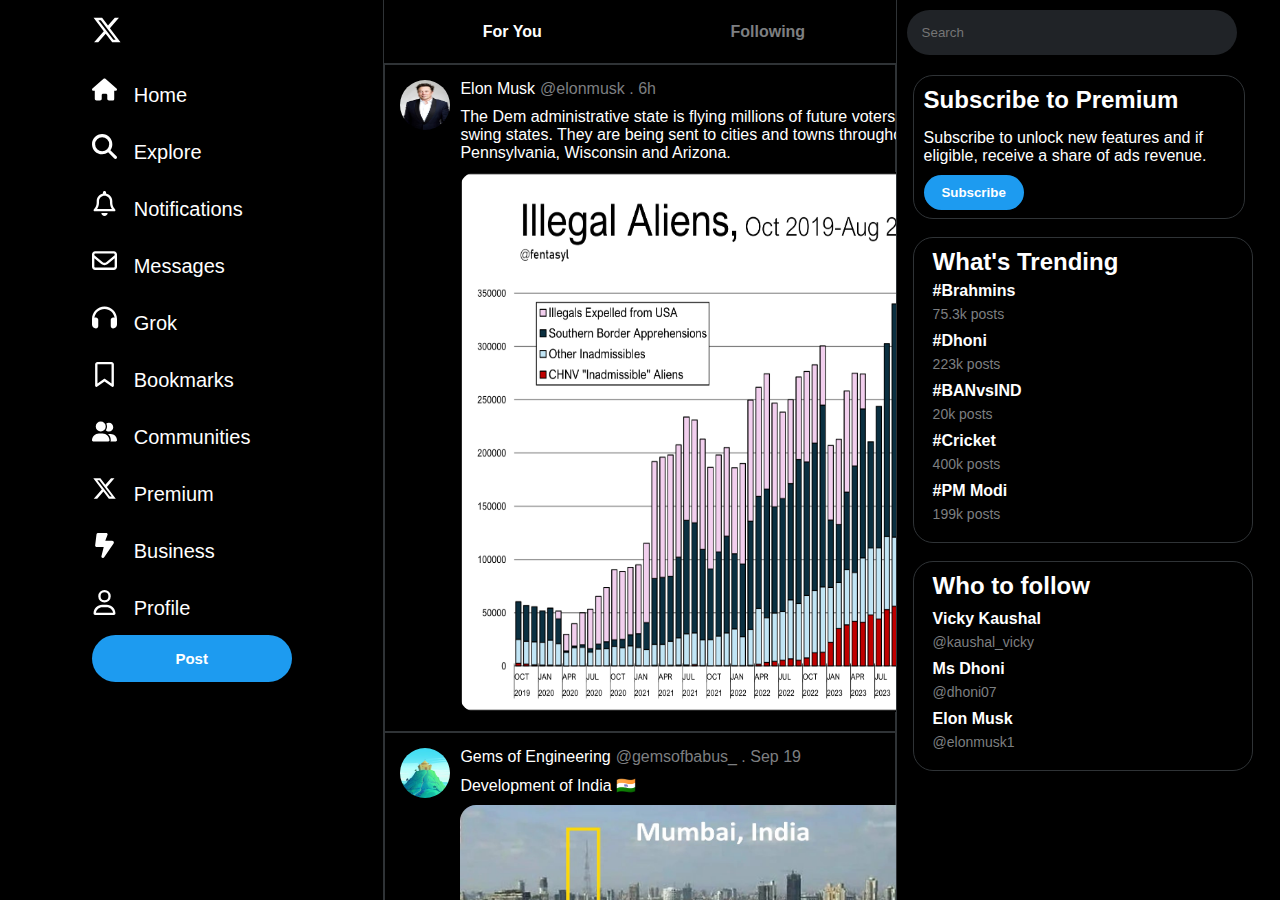
==== index.html @ b47eb3e8 "index.html" ====
<!DOCTYPE html>
<html lang="en">
<head>
    <meta charset="UTF-8">
    <meta name="viewport" content="width=device-width, initial-scale=1.0">
    <title>Document</title>
    <link rel="stylesheet" href="tanu.css">
</head>
<body>
    <body>
        <div class="container">
            <div class="left">
                    <div class="sidebar">
                        <ul>
                             <li><span><img class="twitter" src="/Images/Twitter.svg" alt=""></span></li>
                             <li><span><img class="symbols" src="/Images/Home.svg">Home</span></li>
                             <li><span><img class="symbols" src="/Images/Search.svg">Explore</span></li>
                             <li><span><img class="symbols" src="/Images/Notifications.svg">Notifications</span></li>
                             <li><span><img class="symbols" src="/Images/Mail.svg">Messages</span></li>
                             <li><span><img class="symbols" src="/Images/Box.svg">Grok</span></li>
                             <li><span><img class="symbols" src="/Images/Bookmark.svg">Bookmarks</span></li>
                             <li><span><img class="symbols" src="/Images/Community.svg">Communities</span></li>
                             <li><span><img class="symbols" src="/Images/Twitter.svg">Premium</span></li>
                             <li><span><img class="symbols" src="/Images/Buisness.svg">Business</span></li>
                             <li><span><img class="symbols" src="/Images/Profile.svg">Profile</span></li>
                             <li><button class="post-list">Post</button></li>
                        </ul>
                    </div>
                </div>
    
            <div class="center">

                <div class="navbar">
                    <div class="forYou">For You</div>
                    <div class="Following">Following</div>
                </div>

                <div class="post">
                    <div class="heading">
                       <div class="profile"><img src="Images/elon.jpeg" alt="img"></div>
                    </div>
                    <div class="content">
                        <div class="email-content"><a href="#">Elon Musk </a><p> @elonmusk . 6h</p></div>
                    <p>The Dem administrative state is flying millions of future voters directly into swing states. They are being sent to cities and towns throughout Ohio, Pennsylvania, Wisconsin and Arizona. </p>
                    <div class="postImage"><img src="/Images/Data.png" alt="img"></div>
                    </div>
                </div>

                <div class="post">
                    <div class="heading">
                       <div class="profile"><img src="Images/gems.jpg" alt="img"></div>
                    </div>
                    <div class="content">
                        <div class="email-content"><a href="#">Gems of Engineering</a><p> @gemsofbabus_ . Sep 19</p></div>
                    <p>Development of India 🇮🇳 </p>
                    <div class="postImage"><img src="/Images/mumbai.jpeg" alt="img"></div>
                    </div>
                </div>

                <div class="post">
                    <div class="heading">
                       <div class="profile"><img src="Images/templelogo.jpg" alt="img"></div>
                    </div>
                    <div class="content">
                        <div class="email-content"><a href="#">Lost Temples</a><p> @LostTemple7_ . Sep 19</p></div>
                    <p>We don`t need their validation...</p>
                        <p>Our history is carved on stone millennials back. </p>
                    <div class="postImage"><img src="/Images/history.jpeg" alt="img"></div>
                    </div>
                </div>
                

            </div>

            <div class="right">
                <div class="top-right">
                <input type="text" placeholder="Search">
            </div>
            <div class="subscribe">
                <h2>Subscribe to Premium</h2>
                <p>Subscribe to unlock new features and if eligible, receive a share of ads revenue.</p>
                <button>Subscribe</button>
            </div>
            <div class="trending">
            <h2>What's Trending</h2>
            <h4>#Brahmins</h4>
            <p>75.3k posts</p>
            <h4>#Dhoni</h4>
            <p>223k posts</p>
            <h4>#BANvsIND</h4>
            <p>20k posts</p>
            <h4>#Cricket</h4>
            <p>400k posts</p>
            <h4>#PM Modi</h4>
            <p>199k posts</p>
        </div>
        <div class="follow">
            <h2>Who to follow</h2>
            <h4>Vicky Kaushal</h4>
            <p>@kaushal_vicky</p>
            <h4>Ms Dhoni</h4>
            <p>@dhoni07</p>
            <h4>Elon Musk</h4>
            <p>@elonmusk1</p>
        </div>
            </div>
        </div>
     </div>

</body>
</html>
---- tanu.css ----
*{
    margin: 0;
    padding: 0;
    font-family: sans-serif;
}

.container{
    background-color: black;
    color: white;
    height: 100vh;
    display: flex;
}

.twitter{
    filter: invert(1);
    height: 30px;
    width: 30px;
}

li{
    list-style: none;
    margin-top: 15px;
}

.symbols{
    height: 25px;
    width: 25px;
    filter: invert(1);
    margin-top: 12px;
    margin-right: 17px;
}

.left{
    display: flex;
    justify-content: center;
    font-size: 20px;
    width: 30%;
    height: 100vh;
}

.center{
    width: 40%;
    height: 100vh;
    border-left: 1.5px solid rgba(47,51,54,1);
    border-right: 1.5px solid rgba(47,51,54,1);
    overflow: scroll;
}

.navbar{
    display: flex;
    height: 7%;
    border-bottom: 1.5px solid rgba(47,51,54,1);
    font-weight: 900;
}

.forYou{
    width: 50%;
    display: flex;
    justify-content: center;
    align-items: center;
}

.forYou:hover{
    background-color: rgb(81, 81, 81) ;
    opacity: 0.3;
}

.Following{
    width: 50%;
    display: flex;
    justify-content: center;
    align-items: center;
    color:rgb(125, 127, 129);
}

.Following:hover{
    background-color: rgb(81, 81, 81);
    opacity: 0.3;
}

.right{
    width: 30%;
}

.top-right{
    margin-top: 10px;
    margin-left: 10px;
    width: 30vh;
    margin-bottom: 20px;
}

input{
    border-radius: 40px;
    padding: 15px;
    width: 300px;
    border: none;
    display: block;
    background-color: rgba(32,35,39,1);
    color: white;
}

input:focus {
    outline: none;
}

.subscribe{
    padding:10px 20px 8px 10px ;
    border: 1.5px solid rgba(47,51,54,1);
    border-radius: 20px;
    width: 300px;
    margin-left: 16px;
    height: fit-content;
}

.subscribe h2,p {
    margin-bottom: 15px; 
}

.subscribe button{
    padding: 10px;
    border-radius:30px ;
    border: none;
    width: 100px;
    background-color: rgba(29,155,240,1);
    color: white;
    font-weight: bold;
}

.trending{
    margin-top: 2vh;
    height: fit-content;
    padding:10px 19px ;
    border: 1.5px solid rgba(47,51,54,1);
    border-radius: 20px;
    width: 300px;
    margin-left: 16px;
}

.trending p{
    color:rgb(125, 127, 129);
    font-size: 14px;
}

.trending h2,p,h4{
    margin-bottom: 6px;
}

.follow{
    margin-top: 2vh;
    height:fit-content;
    padding:10px 19px ;
    border: 1.5px solid rgba(47,51,54,1);
    border-radius: 20px;
    width: 300px;
    margin-left: 16px;
}

.follow p{
    color:rgb(125, 127, 129);
    font-size: 14px;
}

.follow h2,p,h5{
    margin-bottom: 10px;
}

.post{
    display: flex;
    padding: 15px;
    border: 0.5px solid rgba(47,51,54,1);
}

.postImage img{
    height: 60vh;
    width: 60vh;
    border-radius: 16px;
}

.profile img {
    height: 50px;
    width: 50px;
    border-radius: 50%;
    margin-right: 10px;
}

.email-content{
    display: flex;
    gap:5px;
}

.email-content p{
    color:rgb(125, 127, 129);
}

.content{
    margin-right: 20px;
}

.content h5{
    font-size: 16px;
}

.post-list{
    padding: 15px;
    width: 200px;
    display: flex;
    justify-content: center;
    align-items: center;
    border-radius: 40px;
    background-color: rgba(29,155,240,1);
    border: none;
    font-weight: 700;
    color: white;
    font-size: 15px;
}

a{
    color: white;
    text-decoration: none;
}

a:hover{
    text-decoration: underline;
}

/* Mobile Responsive Design */
@media screen and (max-width: 768px) {
    /* Stack columns vertically */
    .container {
        flex-direction: column;
    }

    /* Make center feed take full width */
    .center {
        width: 100%;
        height: auto;
        border-left: none;
        border-right: none;
    }

    /* Hide sidebars */
    .left, .right {
        display: none;
    }

    /* Adjust navbar for mobile */
    .navbar {
        height: 50px;
        font-size: 16px;
    }

    /* Make buttons and inputs full width */
    .post-list, input, .subscribe, .trending, .follow {
        width: 100%;
        margin-left: 0;
    }

    /* Adjust image size for posts */
    .postImage img {
        width: 100%;
        height: auto;
    }

    /* Adjust profile image size */
    .profile img {
        height: 40px;
        width: 40px;
    }
}

@media screen and (max-width: 480px) {
    /* Smaller screens adjustments */
    .navbar {
        font-size: 14px;
    }

    /* Further reduce profile image size */
    .profile img {
        height: 30px;
        width: 30px;
    }

    /* Smaller buttons and text */
    .post-list {
        font-size: 13px;
        padding: 10px;
    }
}
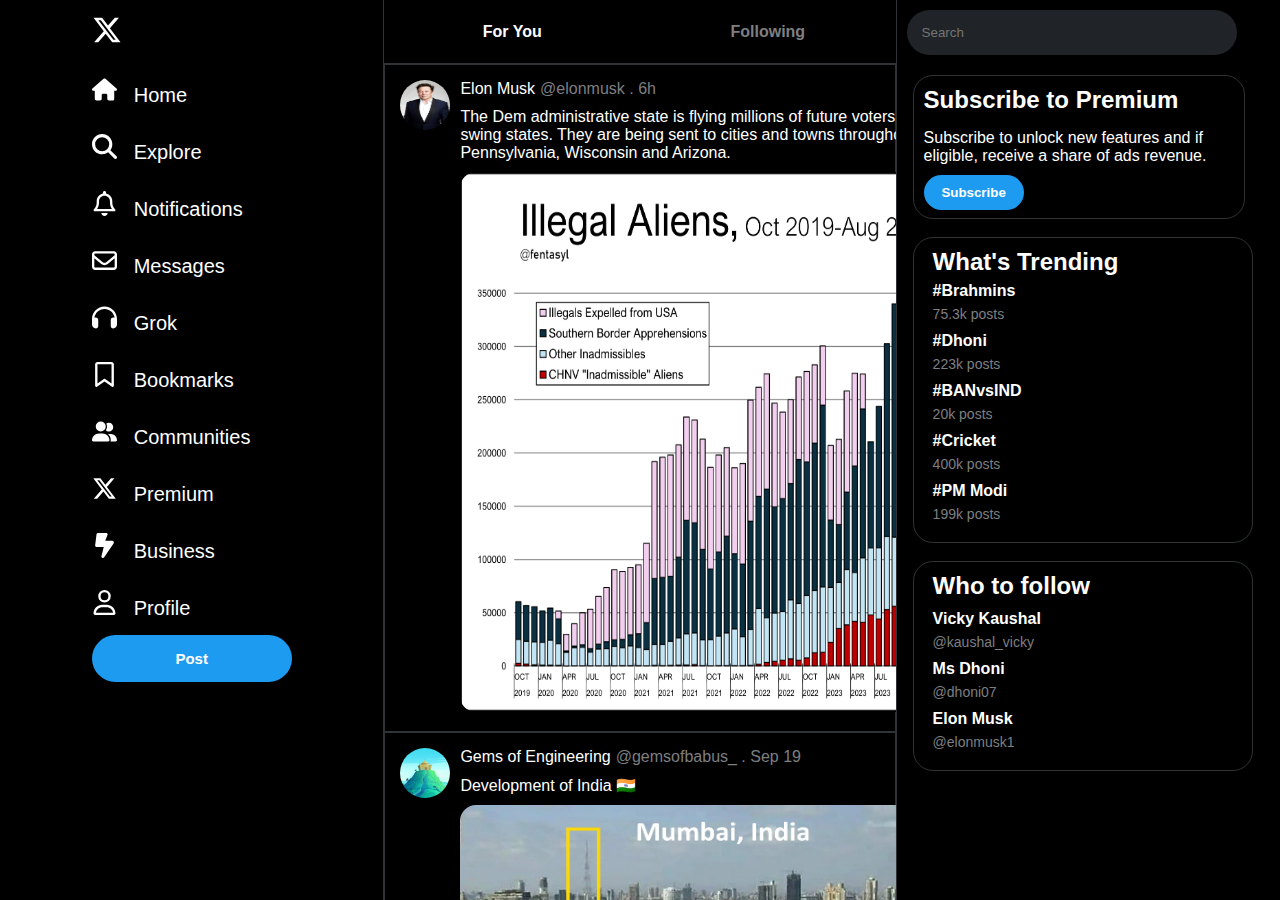
==== commit 31ed90db: "Update index.html" ====
--- a/index.html
+++ b/index.html
@@ -15,17 +15,17 @@
             <div class="left">
                     <div class="sidebar">
                         <ul>
-                             <li><span><img class="twitter" src="/Images/Twitter.svg" alt=""></span></li>
-                             <li><span><img class="symbols" src="/Images/Home.svg">Home</span></li>
-                             <li><span><img class="symbols" src="/Images/Search.svg">Explore</span></li>
-                             <li><span><img class="symbols" src="/Images/Notifications.svg">Notifications</span></li>
-                             <li><span><img class="symbols" src="/Images/Mail.svg">Messages</span></li>
-                             <li><span><img class="symbols" src="/Images/Box.svg">Grok</span></li>
-                             <li><span><img class="symbols" src="/Images/Bookmark.svg">Bookmarks</span></li>
-                             <li><span><img class="symbols" src="/Images/Community.svg">Communities</span></li>
-                             <li><span><img class="symbols" src="/Images/Twitter.svg">Premium</span></li>
-                             <li><span><img class="symbols" src="/Images/Buisness.svg">Business</span></li>
-                             <li><span><img class="symbols" src="/Images/Profile.svg">Profile</span></li>
+                             <li><span><img class="twitter" src="Images/Twitter.svg" alt=""></span></li>
+                             <li><span><img class="symbols" src="Images/Home.svg">Home</span></li>
+                             <li><span><img class="symbols" src="Images/Search.svg">Explore</span></li>
+                             <li><span><img class="symbols" src="Images/Notifications.svg">Notifications</span></li>
+                             <li><span><img class="symbols" src="Images/Mail.svg">Messages</span></li>
+                             <li><span><img class="symbols" src="Images/Box.svg">Grok</span></li>
+                             <li><span><img class="symbols" src="Images/Bookmark.svg">Bookmarks</span></li>
+                             <li><span><img class="symbols" src="Images/Community.svg">Communities</span></li>
+                             <li><span><img class="symbols" src="Images/Twitter.svg">Premium</span></li>
+                             <li><span><img class="symbols" src="Images/Buisness.svg">Business</span></li>
+                             <li><span><img class="symbols" src="Images/Profile.svg">Profile</span></li>
                              <li><button class="post-list">Post</button></li>
                         </ul>
                     </div>
@@ -45,7 +45,7 @@
                     <div class="content">
                         <div class="email-content"><a href="#">Elon Musk </a><p> @elonmusk . 6h</p></div>
                     <p>The Dem administrative state is flying millions of future voters directly into swing states. They are being sent to cities and towns throughout Ohio, Pennsylvania, Wisconsin and Arizona. </p>
-                    <div class="postImage"><img src="/Images/Data.png" alt="img"></div>
+                    <div class="postImage"><img src="Images/Data.png" alt="img"></div>
                     </div>
                 </div>
 
@@ -56,7 +56,7 @@
                     <div class="content">
                         <div class="email-content"><a href="#">Gems of Engineering</a><p> @gemsofbabus_ . Sep 19</p></div>
                     <p>Development of India 🇮🇳 </p>
-                    <div class="postImage"><img src="/Images/mumbai.jpeg" alt="img"></div>
+                    <div class="postImage"><img src="Images/mumbai.jpeg" alt="img"></div>
                     </div>
                 </div>
 
@@ -68,7 +68,7 @@
                         <div class="email-content"><a href="#">Lost Temples</a><p> @LostTemple7_ . Sep 19</p></div>
                     <p>We don`t need their validation...</p>
                         <p>Our history is carved on stone millennials back. </p>
-                    <div class="postImage"><img src="/Images/history.jpeg" alt="img"></div>
+                    <div class="postImage"><img src="Images/history.jpeg" alt="img"></div>
                     </div>
                 </div>
                 
